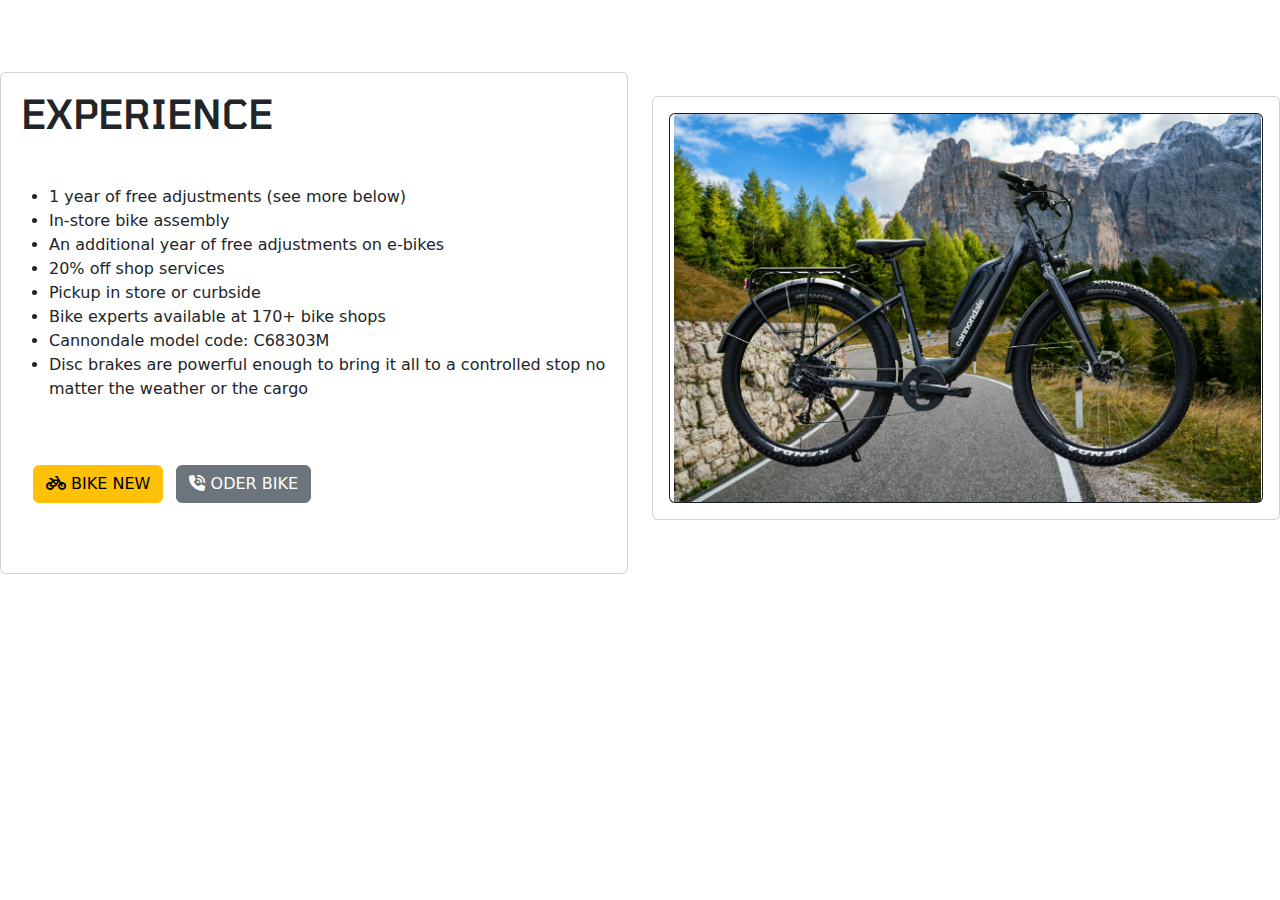
==== index.html @ 98dcd1d1 "first New" ====
<!DOCTYPE html>
<html lang="en">
  <head>
    <meta charset="utf-8" />
    <meta name="viewport" content="width=device-width, initial-scale=1" />
    <title>Bootstrap demo</title>
    <link rel="stylesheet" href="style/index.css" />
    <link
      href="https://cdn.jsdelivr.net/npm/bootstrap@5.3.3/dist/css/bootstrap.min.css"
      rel="stylesheet"
      integrity="sha384-QWTKZyjpPEjISv5WaRU9OFeRpok6YctnYmDr5pNlyT2bRjXh0JMhjY6hW+ALEwIH"
      crossorigin="anonymous"
    />
    <link rel="stylesheet" href="https://cdnjs.cloudflare.com/ajax/libs/font-awesome/6.7.2/css/all.min.css">
  </head>
  <style>
    @media (max-width: 900px) {
      #item {
        flex: 70%; /*  45% width when screen is smaller than 900px */
      }
    }

    @media (max-width: 800px) {
      #item {
        flex: 100%; /* 100% width when screen is smaller than 600px */
      }
    }
  </style>
  <style>
    @import url("https://fonts.googleapis.com/css2?family=Tomorrow:ital,wght@0,100;0,200;0,300;0,400;0,500;0,600;0,700;0,800;0,900;1,100;1,200;1,300;1,400;1,500;1,600;1,700;1,800;1,900&display=swap");
  </style>
  <body>
    <div class="">
      <br><br><br>
      <div class="-body">
        <div class="row">
          <div class="col-sm-6 mb-3 mb-sm-0">
            <div class="card">
              <div class="card-body" style="height: 500px; ">
                <h1 class="card-title ms-1">EXPERIENCE</h1>
               <br> <p class="card-text " >
                 <ul class="mt-2">
                  <li> 1 year of free adjustments (see more below) </li>
                  <li> In-store bike assembly </li>   
                  <li>An additional year of free adjustments on e-bikes</li>    
                  <li>20% off shop services</li>         
                  <li> Pickup in store or curbside </li>  
                  <li>Bike experts available at 170+ bike shops</li>   
                  <li>Cannondale model code: C68303M
                  </li>
                  <li>Disc brakes are powerful enough to bring it all to a controlled stop no matter the weather or the cargo</li>            
                 </ul>
                </p>
               <br><br> <button type="button" class= "btn btn-warning ms-3">
                  <i class="fa-solid fa-bicycle"></i>
                  BIKE NEW
                </button>
                <button type="button" class="btn btn-secondary ms-2">
                <i class="fa-solid fa-phone-volume"></i>
                ODER BIKE
              </button>       
              </div>
            </div>
          </div>
          
          <div class="col-sm-6 mt-4">
            <div class="card">
              <div class="card-body ">
                <div class="card text-bg-dark">
                  <img src="img/Screenshot from 2024-12-24 14-02-42.png" class="card-img" alt="...">
                 
                </div>              </div>
            </div>
          </div>
        </div>
      </div>
 
   
      </div>
      
   
   
    <script
      src="https://cdn.jsdelivr.net/npm/bootstrap@5.3.3/dist/js/bootstrap.bundle.min.js"
      integrity="sha384-YvpcrYf0tY3lHB60NNkmXc5s9fDVZLESaAA55NDzOxhy9GkcIdslK1eN7N6jIeHz"
      crossorigin="anonymous"
    ></script>
  </body>
</html>
---- style/index.css ----
* {
  margin: 0;
}
h1 {
  font-family: "Tomorrow", serif;
}
h5 {
  margin-left: 35%;
}
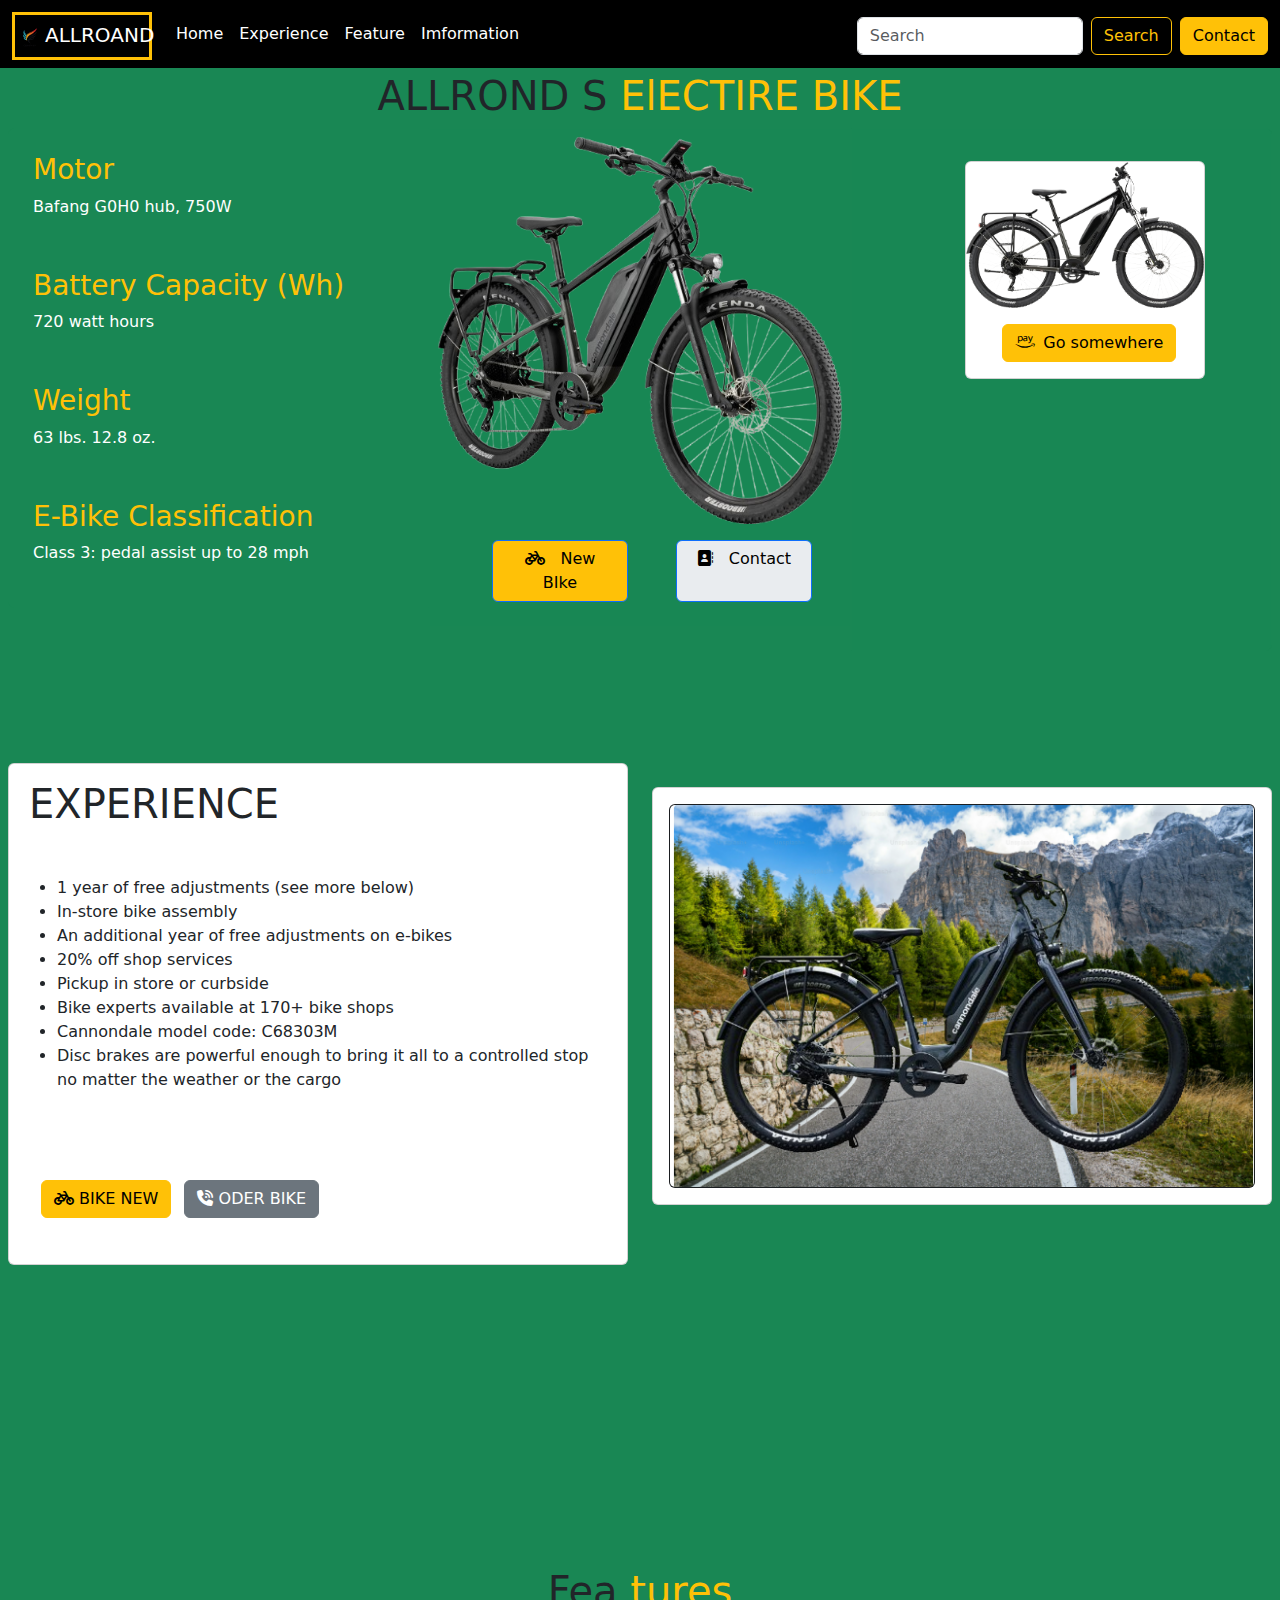
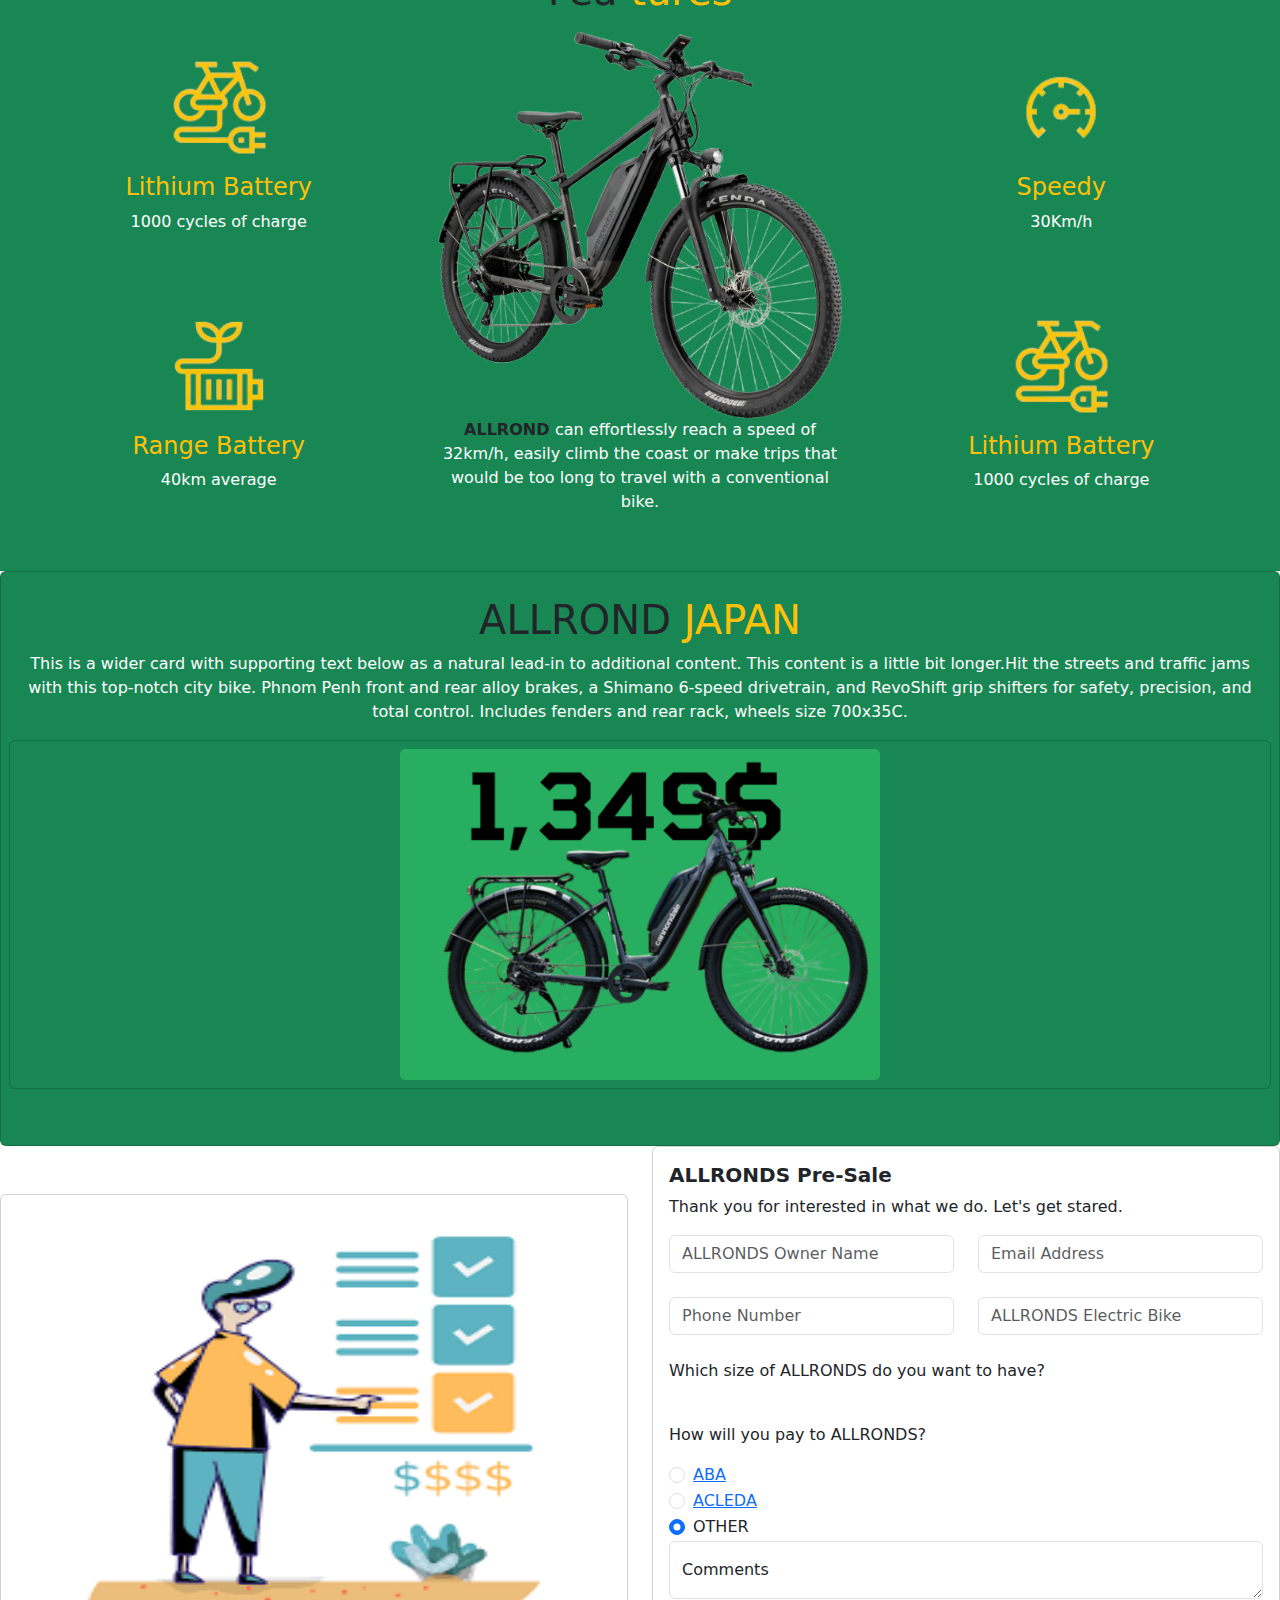
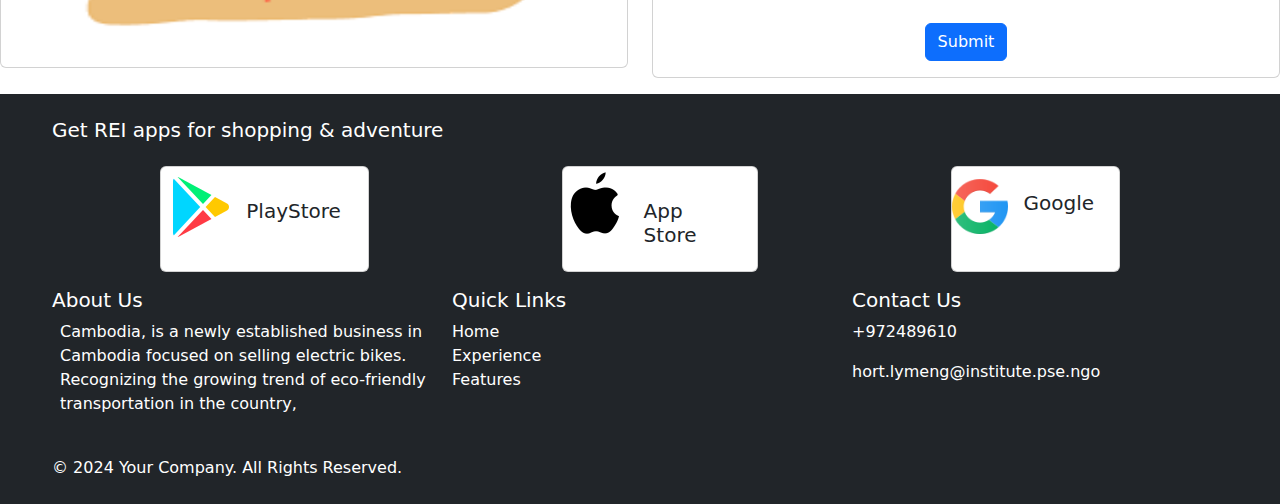
==== commit a29fe476: "New" ====
--- a/index.html
+++ b/index.html
@@ -4,34 +4,225 @@
     <meta charset="utf-8" />
     <meta name="viewport" content="width=device-width, initial-scale=1" />
     <title>Bootstrap demo</title>
-    <link rel="stylesheet" href="style/index.css" />
+    <link rel="stylesheet" href="index.css" />
+    <link
+      rel="stylesheet"
+      href="https://cdnjs.cloudflare.com/ajax/libs/font-awesome/6.7.2/css/all.min.css"
+    />
     <link
       href="https://cdn.jsdelivr.net/npm/bootstrap@5.3.3/dist/css/bootstrap.min.css"
       rel="stylesheet"
       integrity="sha384-QWTKZyjpPEjISv5WaRU9OFeRpok6YctnYmDr5pNlyT2bRjXh0JMhjY6hW+ALEwIH"
       crossorigin="anonymous"
     />
-    <link rel="stylesheet" href="https://cdnjs.cloudflare.com/ajax/libs/font-awesome/6.7.2/css/all.min.css">
   </head>
   <style>
+    /* Container holding the grid */
+    .container {
+      display: flex;
+      flex-wrap: wrap;
+      margin: 0 auto;
+      max-width: 1200px;
+      width: 100%;
+    }
+
+    /* Each item inside the grid */
+    #item {
+      background-color: #4caf50;
+      color: white;
+      padding: 20px;
+      margin: 10px;
+      box-sizing: border-box;
+      flex: 30%; /* 30% width of the container, but flexible */
+      text-align: center;
+    }
+
+    /* Make items responsive to screen sizes */
     @media (max-width: 900px) {
       #item {
-        flex: 70%; /*  45% width when screen is smaller than 900px */
+        flex: 45%; /*  45% width when screen is smaller than 900px */
       }
     }
 
-    @media (max-width: 800px) {
+    @media (max-width: 600px) {
       #item {
         flex: 100%; /* 100% width when screen is smaller than 600px */
       }
     }
   </style>
-  <style>
-    @import url("https://fonts.googleapis.com/css2?family=Tomorrow:ital,wght@0,100;0,200;0,300;0,400;0,500;0,600;0,700;0,800;0,900;1,100;1,200;1,300;1,400;1,500;1,600;1,700;1,800;1,900&display=swap");
-  </style>
   <body>
-    <div class="">
-      <br><br><br>
+<div class="container-{breakpoint}" style="height: 3000px;">
+    <section id="Home">
+    <div class="container-{breakpoint}">
+      <nav class="navbar navbar-expand-lg bg-black position-fixed w-100  " style="z-index: 100;">
+        <div class="container-fluid">
+          <a
+            class="navbar-brand text-white mt-1 border border-warning border-3"
+            style="width: 140px"
+            href="#"
+          >
+            <img
+              height="30px"
+              src="img/abstract-logo-design-for-any-corporate-brand-business-company-vector-removebg-preview.png"
+              alt=""
+            />ALLROAND</a
+          >
+          <button
+            class="navbar-toggler"
+            type="button"
+            data-bs-toggle="collapse"
+            data-bs-target="#navbarTogglerDemo02"
+            aria-controls="navbarTogglerDemo02"
+            aria-expanded="false"
+            aria-label="Toggle navigation"
+          >
+            <span class="navbar-toggler-icon"></span>
+          </button>
+          <div class="collapse navbar-collapse" id="navbarTogglerDemo02">
+            <ul class="navbar-nav me-auto mb-2 mb-lg-0 text-white">
+              <li class="nav-item">
+                <a
+                  class="nav-link active text-white"
+                  aria-current="page"
+                  href="#"
+                  >Home</a
+                >
+              </li>
+              <li class="nav-item">
+                <a class="nav-link text-white" href="#Experience">Experience</a>
+              </li>
+              <li class="nav-item">
+                <a class="nav-link text-white" href="#feature">Feature</a>
+              </li>
+              <li class="nav-item">
+                <a class="nav-link text-white" href="#Imformation">Imformation</a>
+              </li>
+            </ul>
+            <form class="d-flex me-2 mt-1" role="search">
+              <input
+                class="form-control me-2"
+                type="search"
+                placeholder="Search"
+                aria-label="Search"
+              />
+              <button class="btn btn-outline-warning" type="submit">
+                Search
+              </button>
+            </form>
+           <a href="#From"> <button type="button" class="btn btn-warning mt-1">Contact</button></a>
+          </div>
+        </div>
+      </nav>
+<br><br>
+      <div class="container-fluid bg-success p-2 mt-3 bg-opacity-100">
+        <div class="text-center">
+          <h1>ALLROND S <span class="text-warning"> ElECTIRE BIKE</span></h1>
+        </div>
+        <div class="card-group">
+          <div
+            class="card border border-success bg-success p-2 text-dark bg-opacity-100"
+            style="height: 480px"
+          >
+            <div class="card-body">
+              <h3 class="card-title text-warning">Motor</h3>
+              <p class="card-text text-white">Bafang G0H0 hub, 750W</p>
+            </div>
+            <div class="card-body">
+              <h3 class="card-title text-warning">Battery Capacity (Wh)</h3>
+              <p class="card-text text-white">720 watt hours</p>
+            </div>
+            <div class="card-body">
+              <h3 class="card-title text-warning">Weight</h3>
+              <p class="card-text text-white">63 lbs. 12.8 oz.</p>
+            </div>
+            <div class="card-body">
+              <h3 class="card-title text-warning">E-Bike Classification</h3>
+              <p class="card-text text-white">
+                Class 3: pedal assist up to 28 mph
+              </p>
+            </div>
+          </div>
+
+          <div
+            class="card mb-4 border border-success bg-success p-2 text-dark bg-opacity-25"
+          >
+            <img
+              src="img/4732cb74-7def-469f-82e4-6824da1704c6-removebg-preview.png"
+              alt=""
+            />
+            <center>
+              <div class="ms-4" style="width: 22rem">
+                <div class="card-body d-flex justify-content-around">
+                  <a
+                    href="#"
+                    class="btn btn-primary w-100 bg-warning text-black"
+                    ><i class="fa-solid fa-bicycle me-3"></i>New BIke</a
+                  >
+                  <a
+                    href="#"
+                    class="btn btn-primary w-100 ms-5 bg-body-secondary text-black"
+                    ><i class="fa-solid fa-address-book me-3"></i>Contact</a
+                  >
+                </div>
+              </div>
+            </center>
+          </div>
+
+          <div
+            class="card border border-success bg-success p-2 text-dark bg-opacity-25"
+          >
+            <center>
+              <div class="card ms-5 mt-4" style="width: 15rem">
+                <div
+                  id="carouselExampleInterval"
+                  class="carousel slide"
+                  data-bs-ride="carousel"
+                >
+                  <div class="carousel-inner">
+                    <div class="carousel-item active" data-bs-interval="3000">
+                      <img
+                        src="img/00b30722-4450-44c0-804c-eaf04b3a7a84-removebg-preview.png"
+                        class="d-block w-100"
+                        alt="..."
+                      />
+                    </div>
+                    <div class="carousel-item" data-bs-interval="2000">
+                      <img
+                        src="img/01c35ed3-bab5-4d5b-8a62-f2224edb7f81-removebg-preview.png"
+                        class="d-block w-100"
+                        alt="..."
+                      />
+                    </div>
+                    <div class="carousel-item" data-bs-interval="2000">
+                      <img
+                        src="img/06a506d2-275e-49d2-82c1-81eb2521dd32-removebg-preview.png"
+                        class="d-block w-100"
+                        alt="..."
+                      />
+                    </div>
+                    <div class="carousel-item" data-bs-interval="2000">
+                      <img
+                        src="img/4732cb74-7def-469f-82e4-6824da1704c6-removebg-preview.png"
+                        class="d-block w-100"
+                        alt="..."
+                      />
+                    </div>
+                  </div>
+                </div>
+                <div class="card-body">
+                  <a href="#" class="btn btn-warning ms-2"
+                    ><i class="fa-brands fa-amazon-pay me-2"></i>Go somewhere</a
+                  >
+                </div>
+              </div>
+            </center>
+          </div>
+        </div>
+      </div>
+    </div>
+  </section>
+    <section id="Experience"  class="bg-success p-2 text-dark bg-opacity-100" style="height: 100vh;">
+      <br><br><br><br>
       <div class="-body">
         <div class="row">
           <div class="col-sm-6 mb-3 mb-sm-0">
@@ -51,7 +242,7 @@
                   <li>Disc brakes are powerful enough to bring it all to a controlled stop no matter the weather or the cargo</li>            
                  </ul>
                 </p>
-               <br><br> <button type="button" class= "btn btn-warning ms-3">
+               <br><br> <br><button type="button" class= "btn btn-warning ms-3">
                   <i class="fa-solid fa-bicycle"></i>
                   BIKE NEW
                 </button>
@@ -76,10 +267,249 @@
       </div>
  
    
-      </div>
+      </section>
+
+      <section id="feature"  >
+        <div class="container-fluid bg-success p-2 text-dark bg-opacity-100 " spellcheck="100vh">
+          <div class="text-center"><h1>Fea <span class="text-warning"> tures</span></h1></div>
+          <div class="card-group">
+              <div class="card border border-success bg-success p-2 text-dark bg-opacity-100  " style="height: 480px;">
+                  <div class="card mt-3 border border-success bg-success bg-success p-2 text-dark bg-opacity-100" >
+                      <center><img  style="width: 100px;" src="img/bike-b-removebg-preview.png" class="card-img-top " alt="..."></center>
+                      <div class="card-body">
+                       <h4 class="card-title text-center mb-2 text-warning">Lithium Battery</h4>
+                       <center> <p class="card-text text-white ">1000 cycles of charge</p></center>
+                      </div>
+                    </div>
+                    
+                    <div id="item" class="card mt-5 border border-success bg-success bg-success p-2 text-dark bg-opacity-100" >
+                      <center><img  style="width: 100px;" src="img/battery-removebg-preview.png" class="card-img-top " alt="..."></center>
+                      <div class="card-body">
+                      <h4 class="card-title text-center mb-2 text-warning">   Range Battery </h4>
+                       <center> <p class="card-text text-white ">    40km average</p></center>
+                      </div>
+                    </div>
+               
+              </div>
+            
+              <div class="card mb-4 border border-success bg-success p-2 text-dark bg-opacity-25" >
+                  
+                 <img src="img/4732cb74-7def-469f-82e4-6824da1704c6-removebg-preview.png" alt="">  
+                <center> <div class="  " style="width: 25rem;">
+                  <p><b>ALLROND </b><span class="text-white">can effortlessly reach a speed of 32km/h, easily climb the coast or make trips that would be too long to    
+                  travel with a conventional bike.</span></p>
+                </div>     
+              </center>      
+               
+              </div>
+              <br>
+              <div class="card border border-success bg-success p-2 text-dark bg-opacity-100  " style="height: 480px;">
+                  <div class="card mt-3 border border-success bg-success bg-success p-2 text-dark bg-opacity-100" >
+                      <center><img  style="width: 100px;" src="img/spped-removebg-preview.png" class="card-img-top " alt="..."></center>
+                      <div class="card-body">
+                       <h4 class="card-title text-center mb-2 text-warning" >Speedy</h4>
+                       <center> <p class="card-text text-white ">30Km/h</p></center>
+                      </div>
+                    </div>
+                    
+                    <div  class="card mt-5 border border-success bg-success bg-success p-2 text-dark bg-opacity-100" >
+                      <center><img  style="width: 100px;" src="img/bike-b-removebg-preview.png" class="card-img-top " alt="..."></center>
+                      <div class="card-body">
+                       <h4 class="card-title text-center mb-2 text-warning">Lithium Battery</h4> 
+                       <center> <p class="card-text text-white ">1000 cycles of charge</p></center>
+                      </div>
+                    </div>
+               
+              </div>
+              
+            </div>
+        </div>
+  
+      </section>
+      <section id="Imformation">
+        <div class="card  bg-success p-2 text-dark bg-opacity-100 " >
+          <div class="card-body borde border-successr">
+            <h1 class="card-title text-center">ALLROND <span class="text-warning "> JAPAN</span></h1>
+           <center> <p class="card-text text-center text-white">This is a wider card with supporting text below as a natural lead-in to additional content. This content is a little bit longer.Hit the streets and traffic jams with this top-notch city bike. Phnom Penh front and rear alloy brakes, a Shimano 6-speed drivetrain, and RevoShift grip shifters for safety, precision, and total control. Includes fenders and rear rack, wheels size 700x35C.</p>
+  
+           </div>
+           <div class="card mb-5 borde border-successr bg-success p-2 text-dark bg-opacity-100">
+           <center> <img style="max-width: 30rem;" src="img/Screenshot 2024-12-26 015233.png" class="card-img" alt="..."></center> 
+            
+           </div>
+          </div>
       
-   
-   
+      </section>
+
+
+      <section id="From">
+        
+    
+          <div class="row">
+            <div class="col-sm-6 mb-3 mb-sm-0">
+              <br><br>
+              <div class="card">
+                
+                <div class="card-body">
+                  <img height="440px" src="img/download (4).png" class="card-img" alt="...">
+                </div>
+              </div>
+            </div>
+            <div class="col-sm-6 mb-3 ">
+              <div class="card ">
+                <div class="card-body">
+                  <h5 class="card-title "><b>ALLRONDS Pre-Sale</b></h5>
+                  <p class="card-text">Thank you for interested in what we do. Let's get stared.</p>
+                    <div class="row">
+                      <div class="col">
+                        <input type="text" class="form-control" placeholder="ALLRONDS Owner Name" aria-label="First name">
+                      </div>
+                      <div class="col">
+                        <input type="text" class="form-control" placeholder="Email Address" aria-label="Email">
+                      </div>
+                      </div>
+                      <br><div class="row">
+                        <div class="col">
+                          <input type="text" class="form-control" placeholder="Phone Number" aria-label="First name">
+                        </div>
+                        <div class="col">
+                          <input type="text" class="form-control" placeholder="ALLRONDS Electric Bike" aria-label="Email">
+                        </div>
+                        </div>   
+                        <br><p>Which size of ALLRONDS do you want to have?</p>
+                       
+                        <br><p>How will you pay to ALLRONDS?</p>
+                        <div class="form-check">
+                          <input class="form-check-input" type="radio" name="flexRadioDefault" id="flexRadioDefault1">
+                          <label class="form-check-label" for="flexRadioDefault1">
+                        <a href="html/QR.html"> ABA</a> 
+                          </label>
+                        </div>
+                       <div class="form-check">
+                          <input class="form-check-input" type="radio" name="flexRadioDefault" id="flexRadioDefault2" checked>
+                          <label class="form-check-label" for="flexRadioDefault2">
+                          <a href="html/NESI.html">ACLEDA</a>
+                          </label>
+                        </div>
+                        <div class="form-check">
+                          <input class="form-check-input" type="radio" name="flexRadioDefault" id="flexRadioDefault2" checked>
+                       <label class="form-check-label" for="flexRadioDefault2">
+                            OTHER
+                          </label>
+                        </div>
+                        <div class="form-floating">
+                          <textarea class="form-control" placeholder="Leave a comment here" id="floatingTextarea"></textarea>
+                          <label for="floatingTextarea">Comments</label>
+                        </div>
+                        <center><br><input class= "btn btn-primary" type="submit" value="Submit"></center>
+                </div>
+              </div>
+            </div>
+         
+      </section>
+      <footer class="bg-dark text-white py-4">
+        <div class="container bg-dark">
+          <div class="text-center">
+            <div class="card-header "></div>
+            <div class="card-body">
+              <h5 class="card-title text-center">Get REI apps for shopping & adventure</h5>
+            </div>
+          </div>
+  
+          <div class="container d-flex justify-content-around mt-4">
+            <div class="card mb-3" style="max-width: 840px">
+              <div class="row g-0">
+                <div class="col-md-4">
+                  <center>
+                    <img
+                      src="img/Social_social_google_play_store-64 (1).webp"
+                      class="m-lg-2 rounded-start"
+                      alt="..."
+                    />
+                  </center>
+                </div>
+                <div class="col-md-8">
+                  <div class="card-body">
+                    <h5 class="card-title1 mt-3">PlayStore</h5>
+                  </div>
+                </div>
+              </div>
+            </div>
+  
+            <div class="card mb-3" style="max-width: 540px">
+              <div class="row g-0">
+                <div class="col-md-4">
+                  <img
+                    src="img/Pasted image.png"
+                    class="img-fluid rounded-start mt-1"
+                    alt="..."
+                  />
+                </div>
+                <div class="col-md-8">
+                  <div class="card-body">
+                    <h5 class="card-title1 mt-3">App Store</h5>
+                  </div>
+                </div>
+              </div>
+            </div>
+            <div class="card mb-3" style="max-width: 540px">
+              <div class="row g-0">
+                <div class="col-md-4 mt-2">
+                  <img
+                    src="img/Pasted image (2).png"
+                    class="img-fluid rounded-start mt-1"
+                    alt="..."
+                  />
+                </div>
+                <div class="col-md-8">
+                  <div class="card-body">
+                    <h5 class="card-title1 mt-2">Google</h5>
+                  </div>
+                </div>
+              </div>
+            </div>
+          </div>
+  
+          <div class="row">
+            <!-- Column 1 -->
+            <div class="col-md-4">
+              <h5>About Us</h5>
+              <p class="ms-2">
+                Cambodia, is a newly established business in Cambodia focused on
+                selling electric bikes. Recognizing the growing trend of
+                eco-friendly transportation in the country,
+              </p>
+            </div>
+            <!-- Column 2 -->
+            <div class="col-md-4">
+              <h5>Quick Links</h5>
+              <ul class="list-unstyled">
+                <li>
+                  <a href="#" class="text-white text-decoration-none">Home</a>
+                </li>
+                <li>
+                  <a href="#" class="text-white text-decoration-none"
+                    >Experience</a
+                  >
+                </li>
+                <li>
+                  <a href="#" class="text-white text-decoration-none">Features</a>
+                </li>
+              </ul>
+            </div>
+            <!-- Column 3 -->
+            <div class="col-md-4">
+              <h5>Contact Us</h5>
+              <p><i class="bi bi-telephone"></i> +972489610</p>
+              <p><i class="bi bi-envelope"></i> hort.lymeng@institute.pse.ngo</p>
+            </div>
+          </div>
+          <div class="text-center mt-4">
+            <p class="mb-0">&copy; 2024 Your Company. All Rights Reserved.</p>
+          </div>
+        </div>
+      </footer>
+    </div>
     <script
       src="https://cdn.jsdelivr.net/npm/bootstrap@5.3.3/dist/js/bootstrap.bundle.min.js"
       integrity="sha384-YvpcrYf0tY3lHB60NNkmXc5s9fDVZLESaAA55NDzOxhy9GkcIdslK1eN7N6jIeHz"
